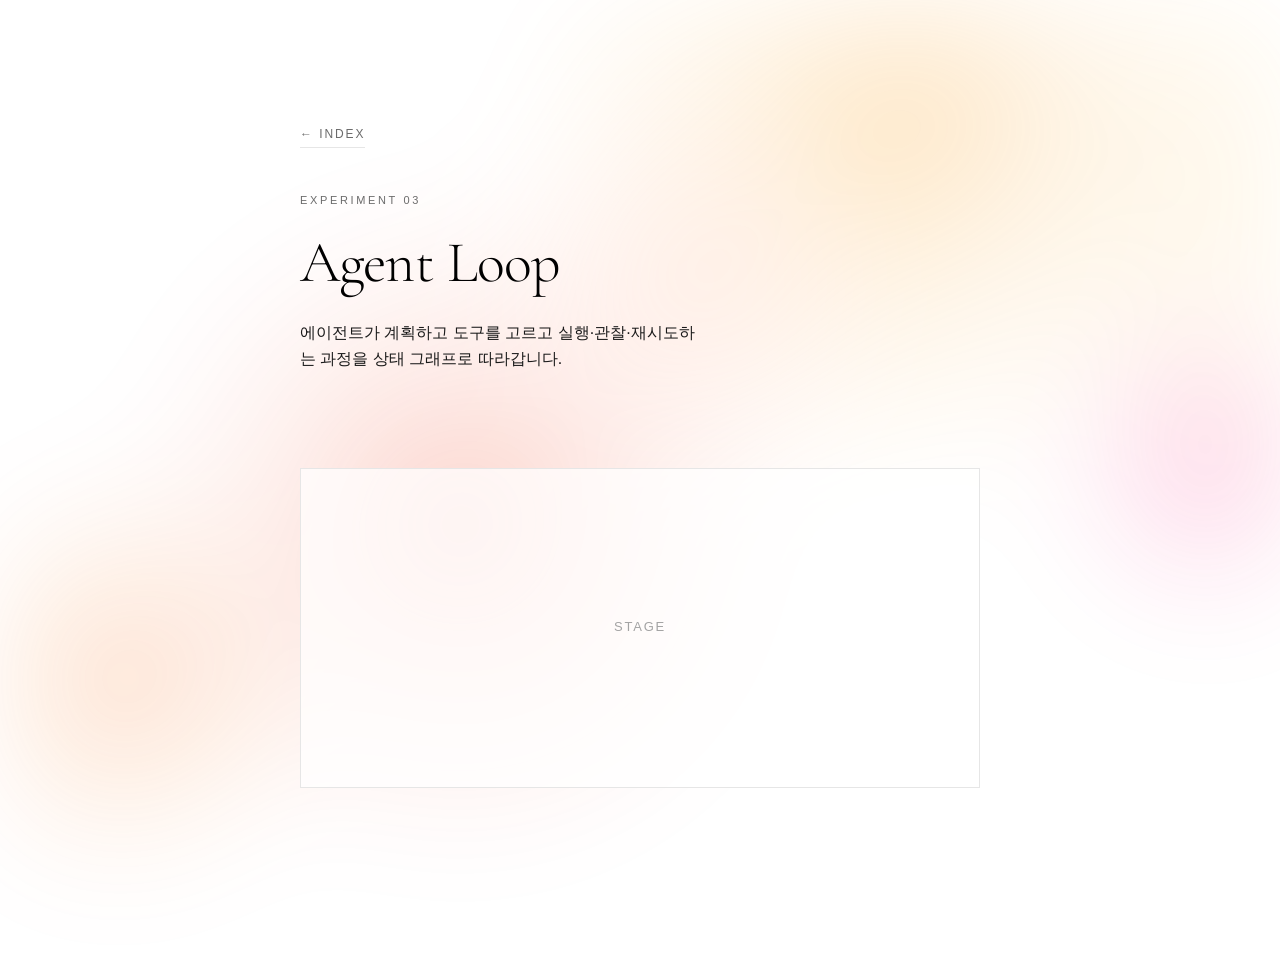
==== experiments/agent-loop/index.html @ ac9f2d28 "feat: add warm-palette index and experiment page skeletons" ====
<!DOCTYPE html>
<html lang="ko">
<head>
<meta charset="utf-8">
<title>Agent Loop — Interactive AI Notes</title>
<meta name="viewport" content="width=device-width, initial-scale=1">
<link rel="preconnect" href="https://fonts.googleapis.com">
<link rel="preconnect" href="https://fonts.gstatic.com" crossorigin>
<link href="https://fonts.googleapis.com/css2?family=Cormorant+Garamond:wght@300;400&display=swap" rel="stylesheet">
<link rel="stylesheet" href="/assets/site/palette.css">
<link rel="stylesheet" href="/assets/site/style.css">
</head>
<body>

<canvas id="backdrop"></canvas>

<main class="page">

  <a class="back" href="/">&#8592; Index</a>

  <header class="masthead">
    <p class="masthead__eyebrow">Experiment 03</p>
    <h1 class="masthead__title">Agent Loop</h1>
    <p class="masthead__lede">에이전트가 계획하고 도구를 고르고 실행·관찰·재시도하는 과정을 상태 그래프로 따라갑니다.</p>
  </header>

  <section class="stage" id="stage">
    stage
  </section>

</main>

<script src="/assets/site/backdrop.js"></script>
<script src="./main.js"></script>
</body>
</html>
---- assets/site/palette.css ----
/* ------------------------------------------------------------------
   Palette — warm gradient artifacts on a black & white page.
   Warm hues are used ONLY for background artifacts and small accents.
   Text and layout stay strictly black / white / grey.
------------------------------------------------------------------ */

:root {
  /* Warm core (from reference imagery) */
  --warm-amber:    #f59300;
  --warm-tangerine:#f26b0f;
  --warm-ember:    #e8300c;
  --warm-magenta:  #f0157a;
  --warm-butter:   #ffc24b;
  --warm-blush:    #ffb59c;

  /* Warm neutrals */
  --warm-lilac:    #e3d3ec;
  --warm-cream:    #f6efe6;

  /* Monochrome scale */
  --ink:           #000000;
  --ink-soft:      #1a1a1a;
  --ink-muted:     #6b6b6b;
  --ink-faint:     #a3a3a3;
  --rule:          #e6e6e6;
  --paper:         #ffffff;

  /* Type */
  --font-display: "Cormorant Garamond", "Times New Roman", serif;
  --font-body: -apple-system, BlinkMacSystemFont, "Helvetica Neue", Arial, sans-serif;

  /* Rhythm */
  --page-max: 760px;
  --ease: cubic-bezier(0.22, 0.61, 0.36, 1);
}
---- assets/site/style.css ----
/* ------------------------------------------------------------------
   Base layout — simple structure, refined details.
------------------------------------------------------------------ */

*, *::before, *::after { box-sizing: border-box; }

html { -webkit-font-smoothing: antialiased; }

body {
  margin: 0;
  background: var(--paper);
  color: var(--ink);
  font-family: var(--font-body);
  font-size: 16px;
  line-height: 1.6;
}

/* Background canvas ------------------------------------------------ */

#backdrop {
  position: fixed;
  inset: 0;
  z-index: 0;
  width: 100%;
  height: 100%;
  filter: blur(60px) saturate(1.05);
  opacity: 0.28;
  pointer-events: none;
}

.page {
  position: relative;
  z-index: 1;
  max-width: var(--page-max);
  margin: 0 auto;
  padding: 120px 40px 140px;
}

/* Masthead --------------------------------------------------------- */

.masthead { margin-bottom: 96px; }

.masthead__eyebrow {
  font-size: 11px;
  letter-spacing: 0.24em;
  text-transform: uppercase;
  color: var(--ink-muted);
  margin: 0 0 22px;
}

.masthead__title {
  font-family: var(--font-display);
  font-weight: 300;
  font-size: 58px;
  line-height: 1.08;
  letter-spacing: -0.015em;
  margin: 0 0 26px;
}

.masthead__lede {
  max-width: 46ch;
  margin: 0;
  color: var(--ink-soft);
}

/* Topic list ------------------------------------------------------- */

.topics {
  border-top: 1px solid var(--ink);
  margin: 0;
}

.topic {
  position: relative;
  display: block;
  padding: 34px 2px 32px;
  border-bottom: 1px solid var(--rule);
  color: inherit;
  text-decoration: none;
  overflow: hidden;
  transition: padding-left 0.5s var(--ease);
}

/* Warm wash that wipes in on hover */
.topic::before {
  content: "";
  position: absolute;
  inset: 0;
  transform: scaleX(0);
  transform-origin: left center;
  background: linear-gradient(
    90deg,
    rgba(245, 147, 0, 0.16),
    rgba(240, 21, 122, 0.10) 55%,
    rgba(255, 255, 255, 0) 100%
  );
  transition: transform 0.55s var(--ease);
}

.topic:hover::before,
.topic:focus-visible::before { transform: scaleX(1); }

.topic:hover,
.topic:focus-visible { padding-left: 22px; outline: none; }

.topic:focus-visible { box-shadow: inset 2px 0 0 var(--ink); }

.topic__row {
  position: relative;
  display: flex;
  align-items: baseline;
  gap: 20px;
}

.topic__index {
  font-size: 11px;
  letter-spacing: 0.16em;
  color: var(--ink-faint);
  min-width: 28px;
  transition: color 0.4s var(--ease);
}

.topic:hover .topic__index { color: var(--ink); }

.topic__name {
  font-family: var(--font-display);
  font-weight: 400;
  font-size: 30px;
  line-height: 1.2;
  margin: 0;
  flex: 1;
}

.topic__arrow {
  font-size: 18px;
  color: var(--ink-faint);
  transform: translateX(-6px);
  opacity: 0;
  transition: transform 0.45s var(--ease), opacity 0.45s var(--ease), color 0.45s var(--ease);
}

.topic:hover .topic__arrow,
.topic:focus-visible .topic__arrow {
  opacity: 1;
  transform: translateX(0);
  color: var(--ink);
}

.topic__note {
  position: relative;
  margin: 10px 0 0 48px;
  max-width: 52ch;
  color: var(--ink-muted);
  font-size: 14px;
}

.topic--soon { cursor: default; }
.topic--soon .topic__name { color: var(--ink-faint); }

.topic__tag {
  position: relative;
  font-size: 10px;
  letter-spacing: 0.18em;
  text-transform: uppercase;
  color: var(--ink-faint);
  border: 1px solid var(--rule);
  border-radius: 999px;
  padding: 3px 10px;
}

/* Footer ----------------------------------------------------------- */

.colophon {
  margin-top: 96px;
  padding-top: 26px;
  border-top: 1px solid var(--rule);
  font-size: 12px;
  letter-spacing: 0.08em;
  color: var(--ink-faint);
  display: flex;
  justify-content: space-between;
}

.colophon a { color: inherit; }

/* Experiment page shell -------------------------------------------- */

.back {
  display: inline-block;
  margin-bottom: 44px;
  font-size: 12px;
  letter-spacing: 0.16em;
  text-transform: uppercase;
  color: var(--ink-muted);
  text-decoration: none;
  border-bottom: 1px solid var(--rule);
  padding-bottom: 3px;
}

.back:hover { color: var(--ink); border-color: var(--ink); }

.stage {
  margin: 40px 0;
  border: 1px solid var(--rule);
  min-height: 320px;
  display: flex;
  align-items: center;
  justify-content: center;
  color: var(--ink-faint);
  font-size: 13px;
  letter-spacing: 0.14em;
  text-transform: uppercase;
  background: rgba(255, 255, 255, 0.72);
}

@media (prefers-reduced-motion: reduce) {
  #backdrop { display: none; }
  .topic, .topic::before, .topic__arrow, .topic__index { transition: none; }
}
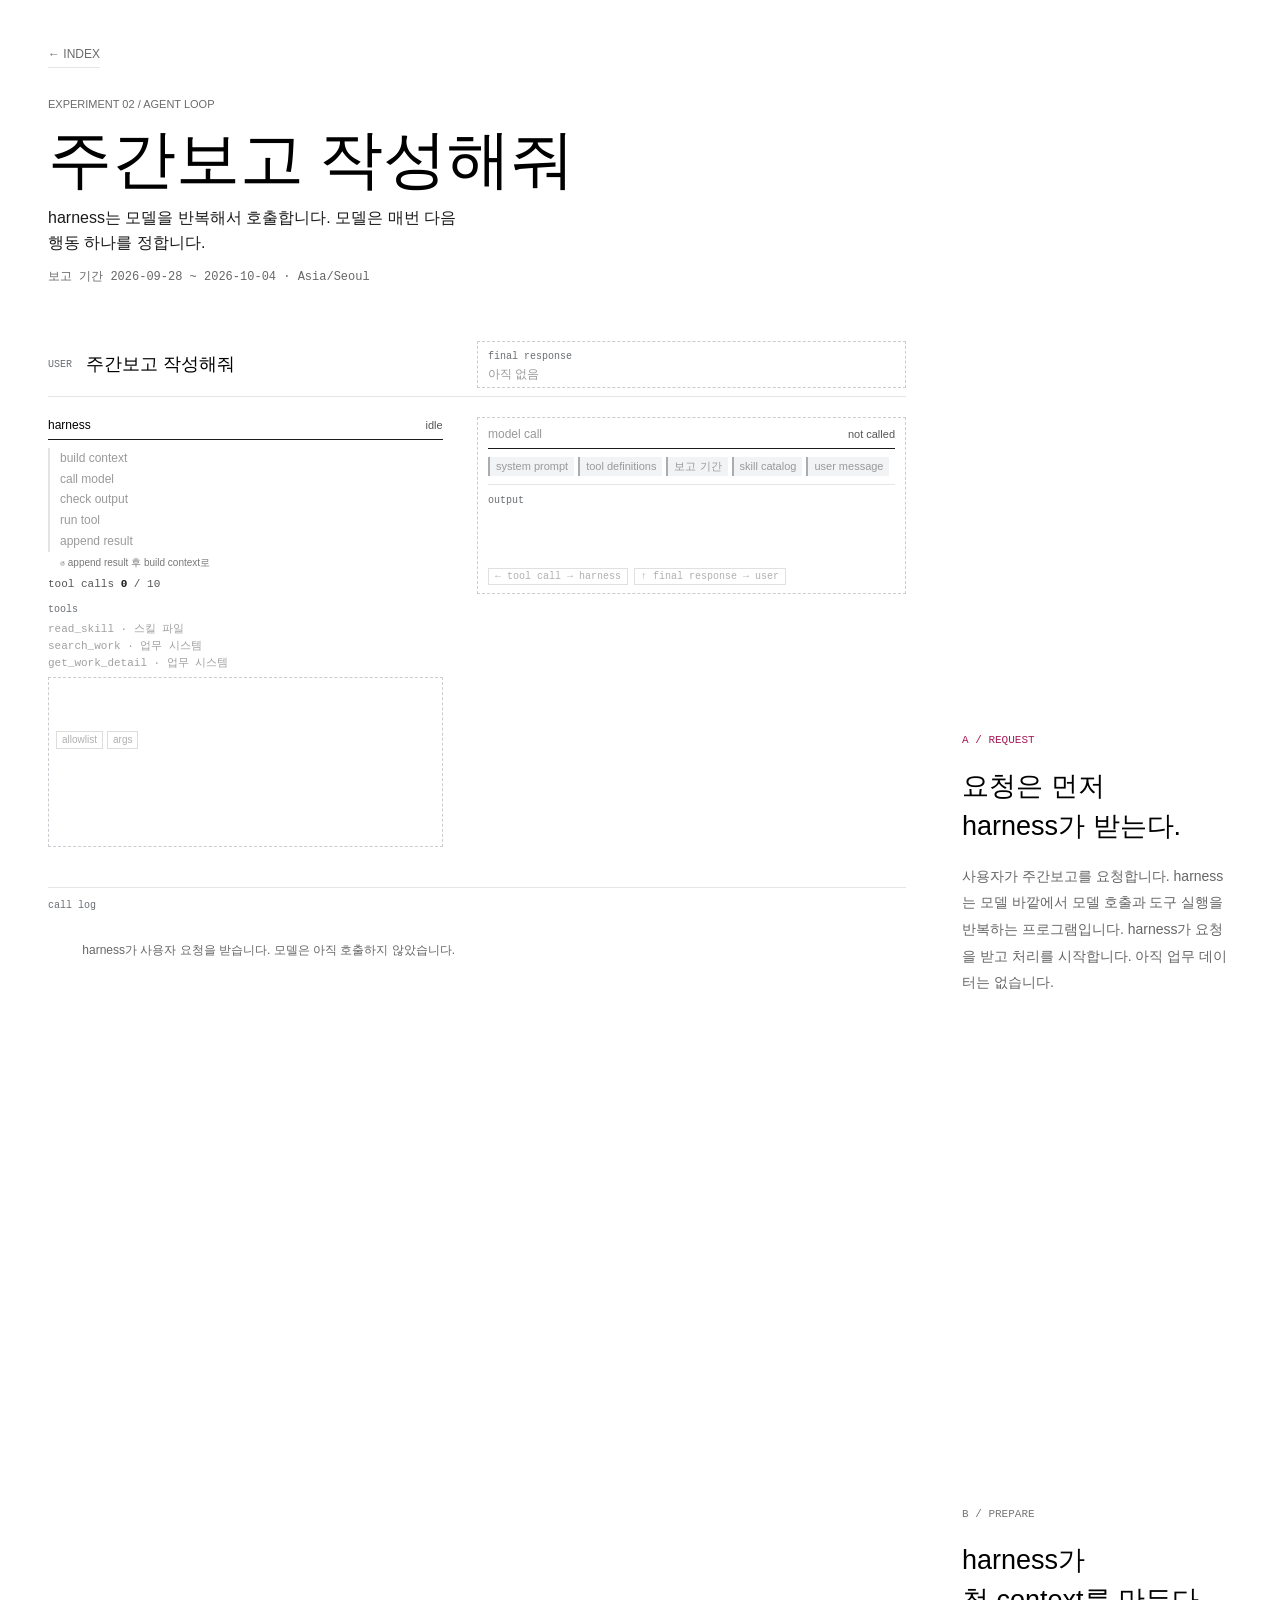
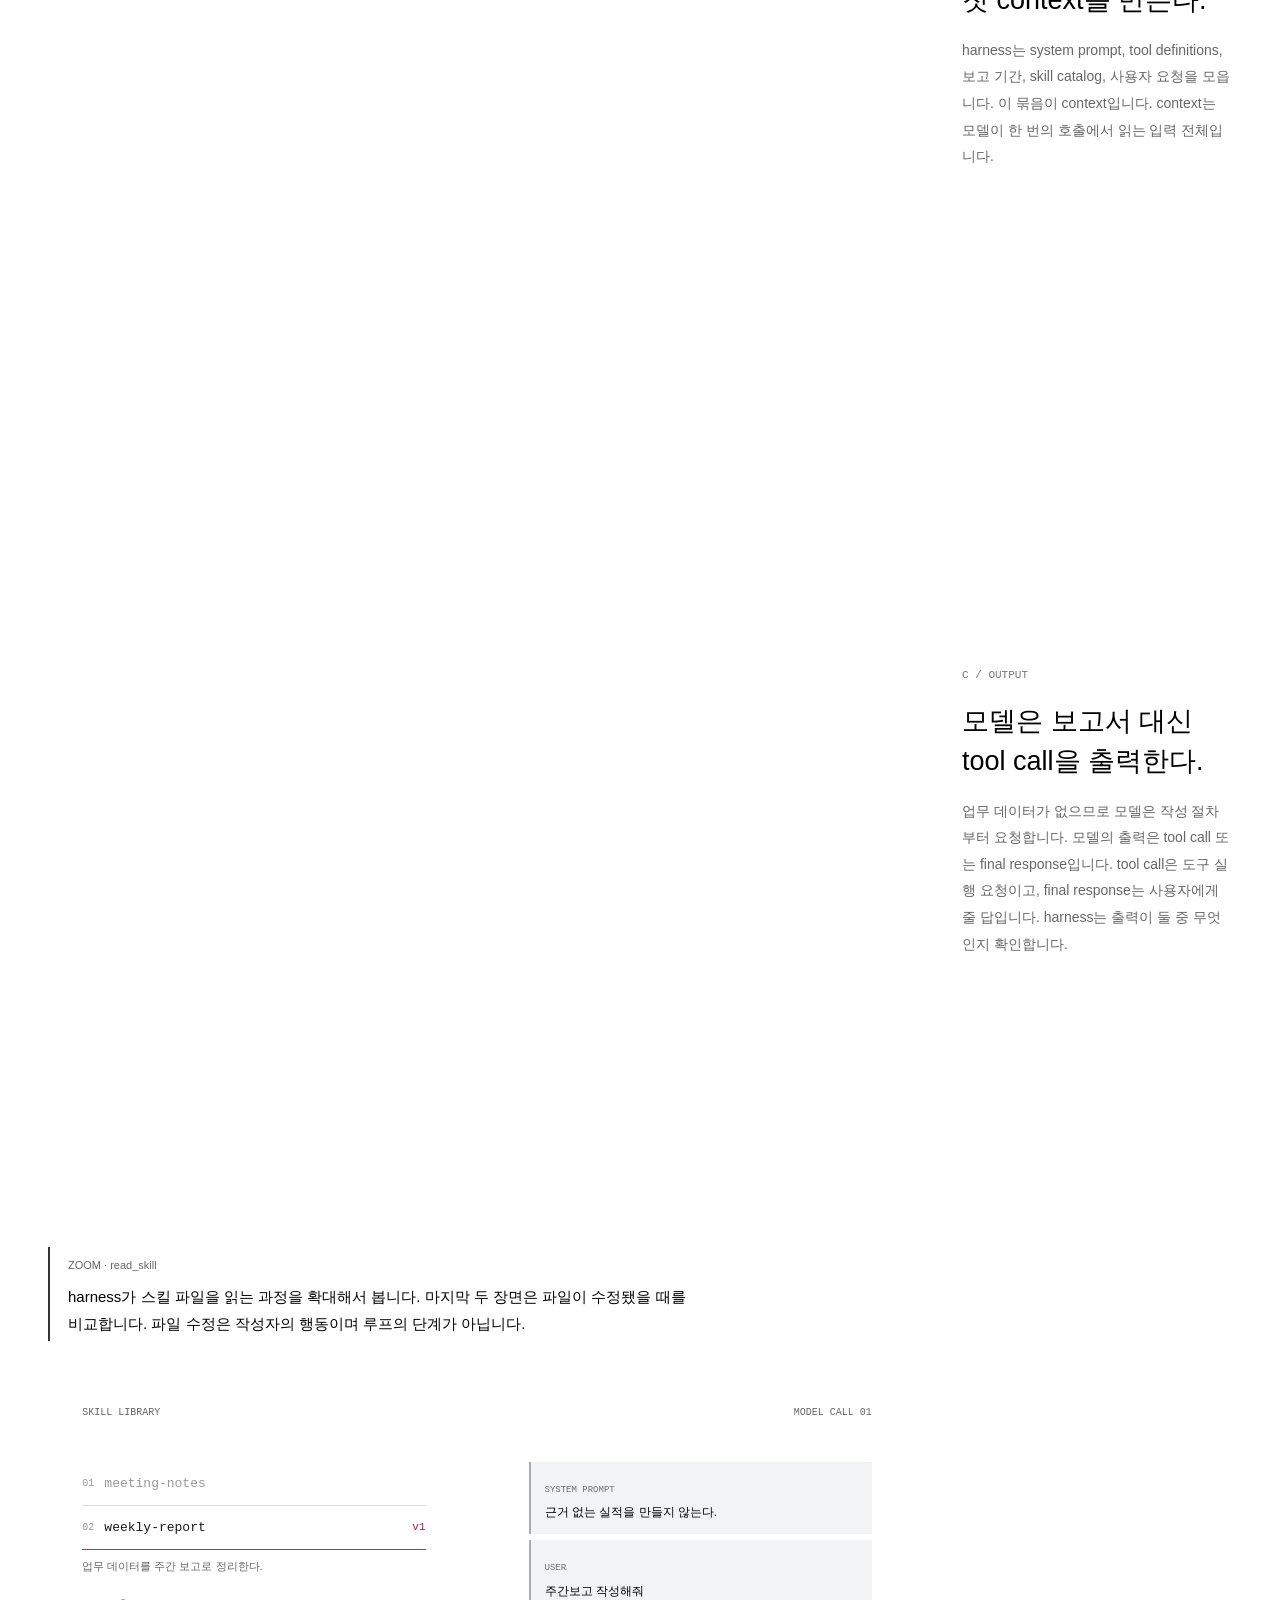
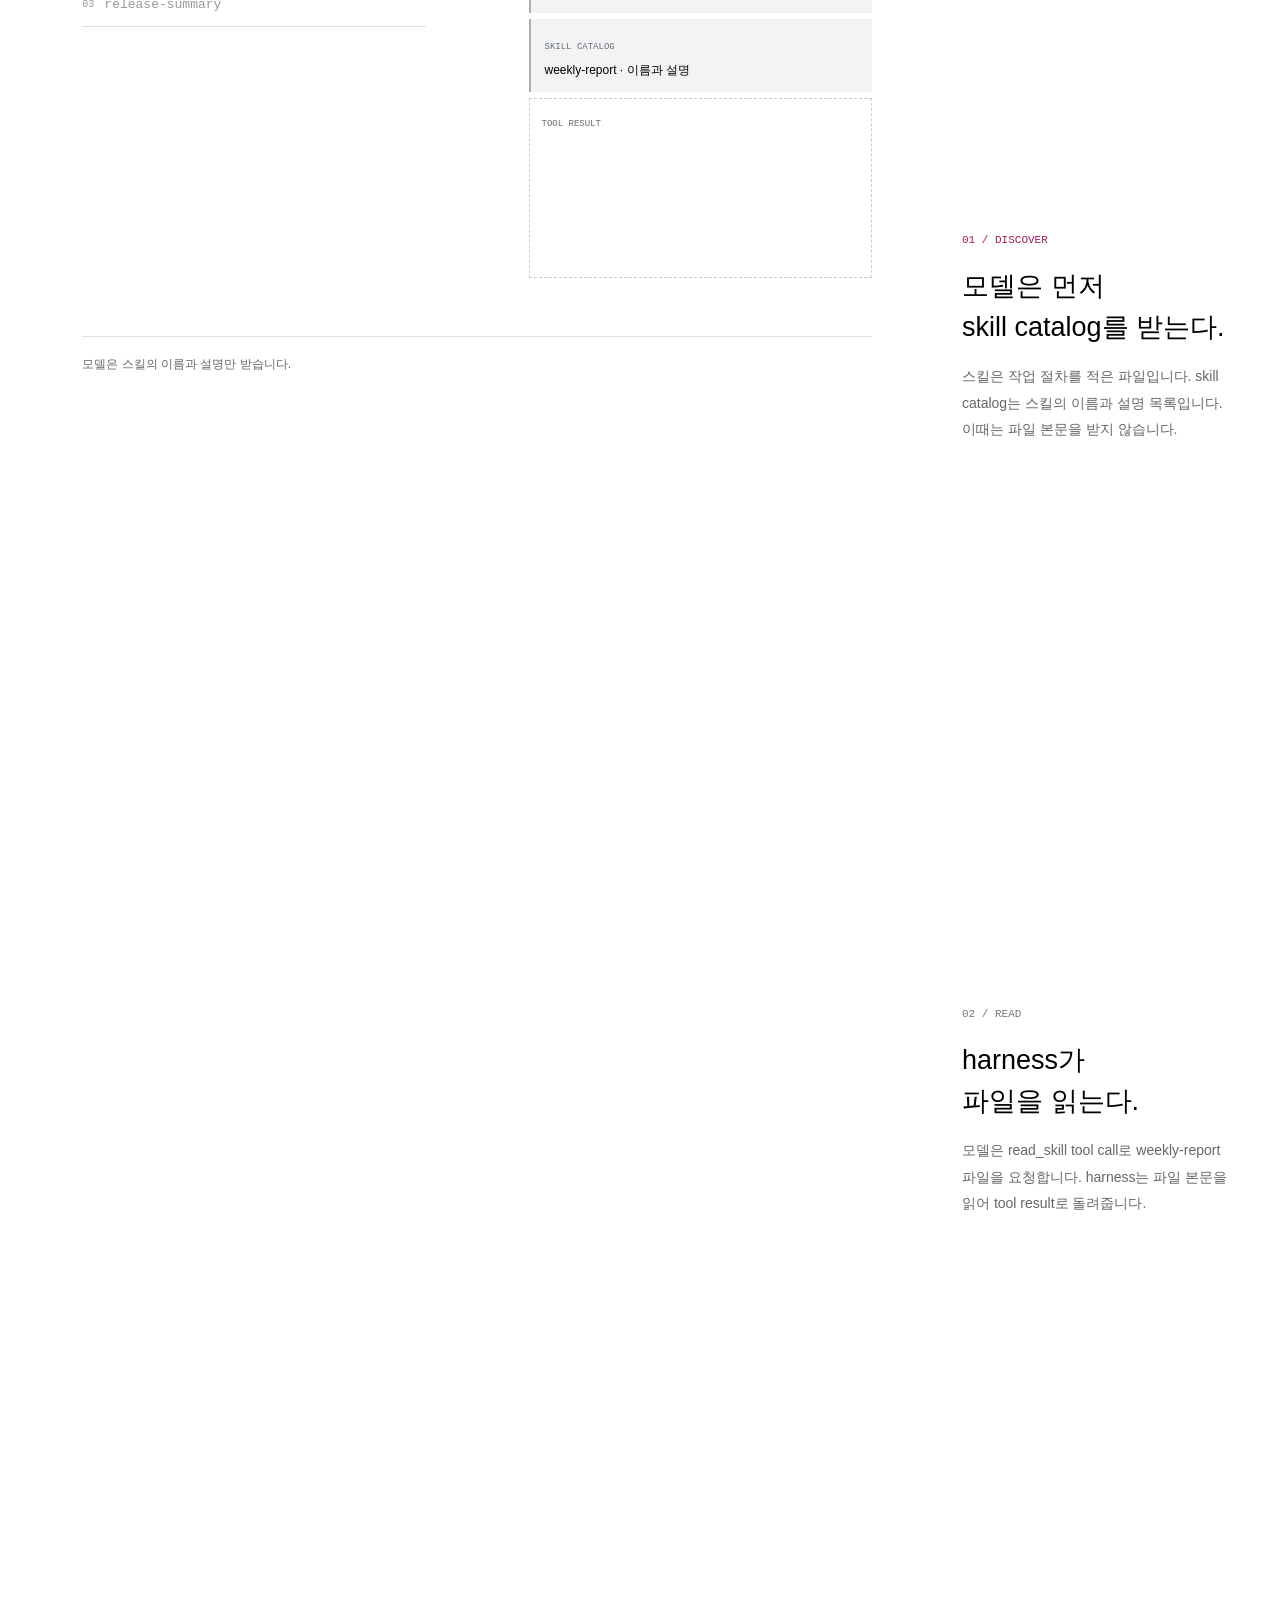
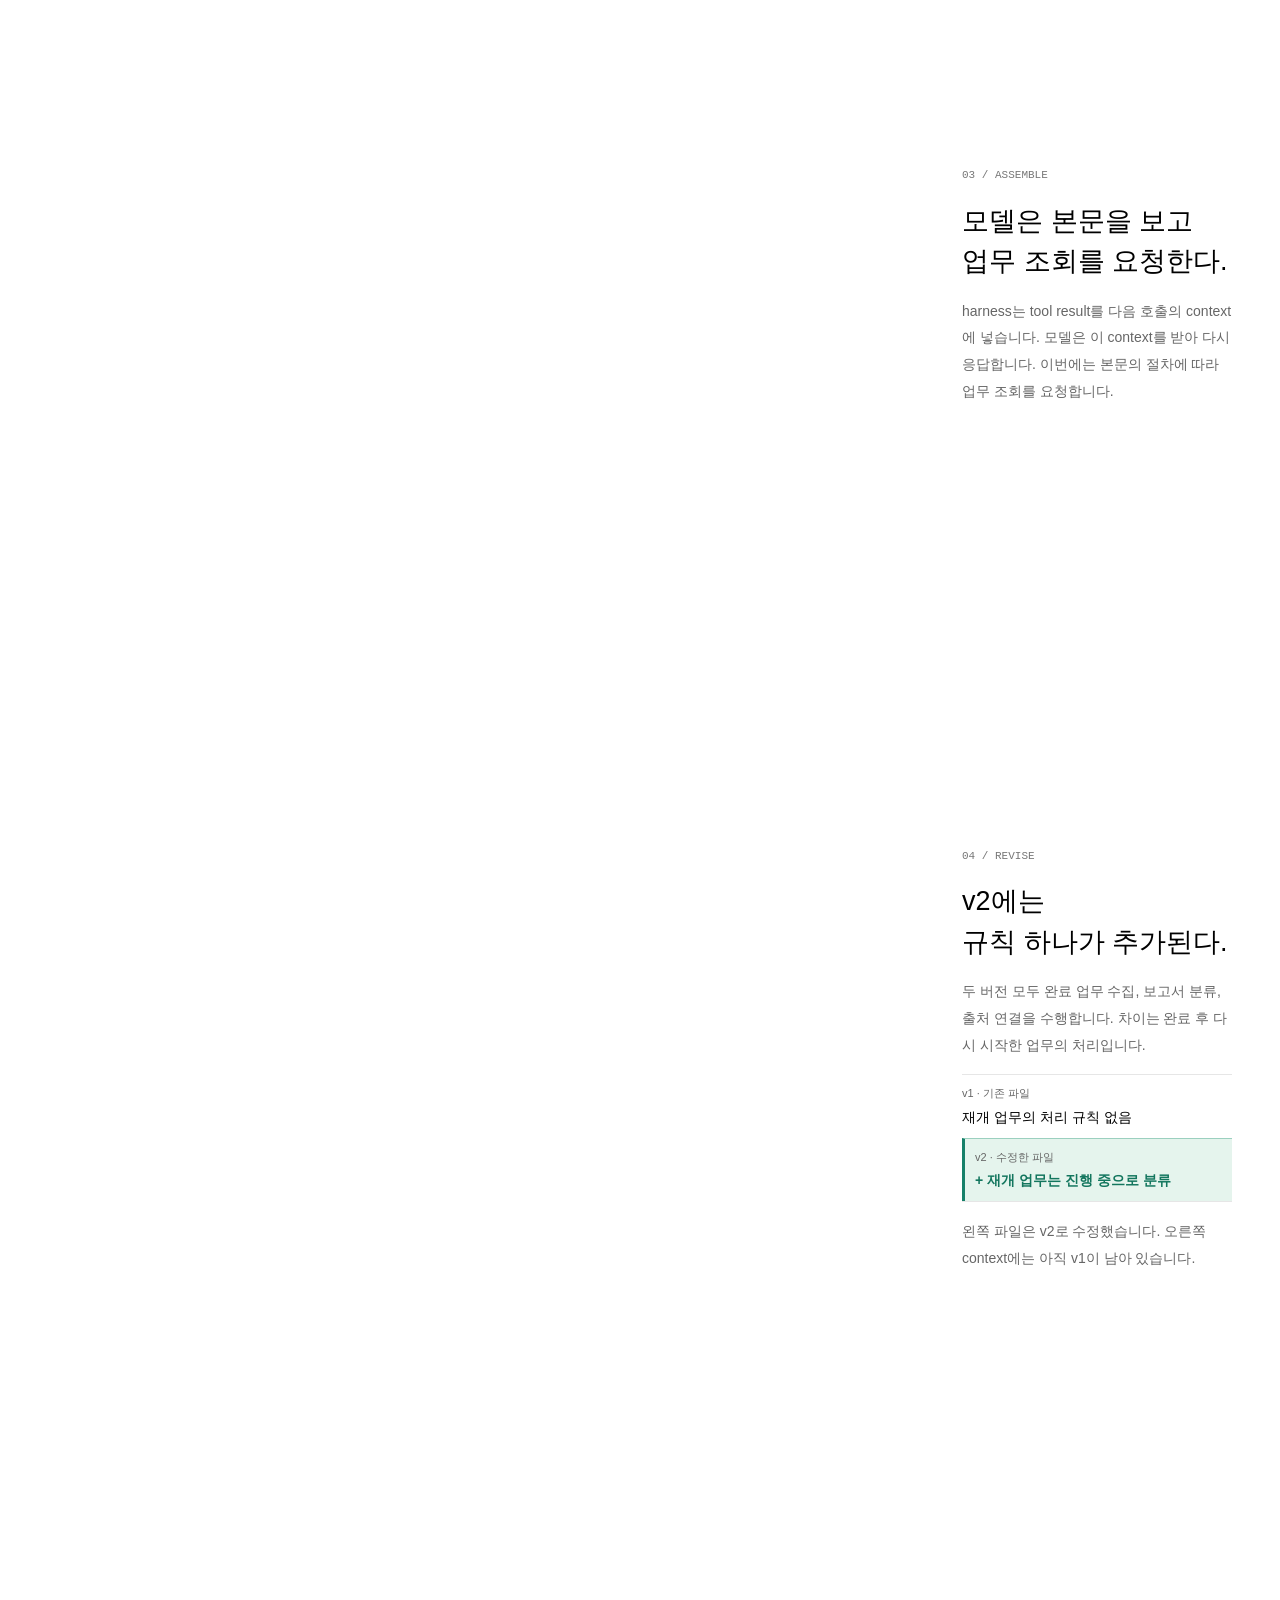
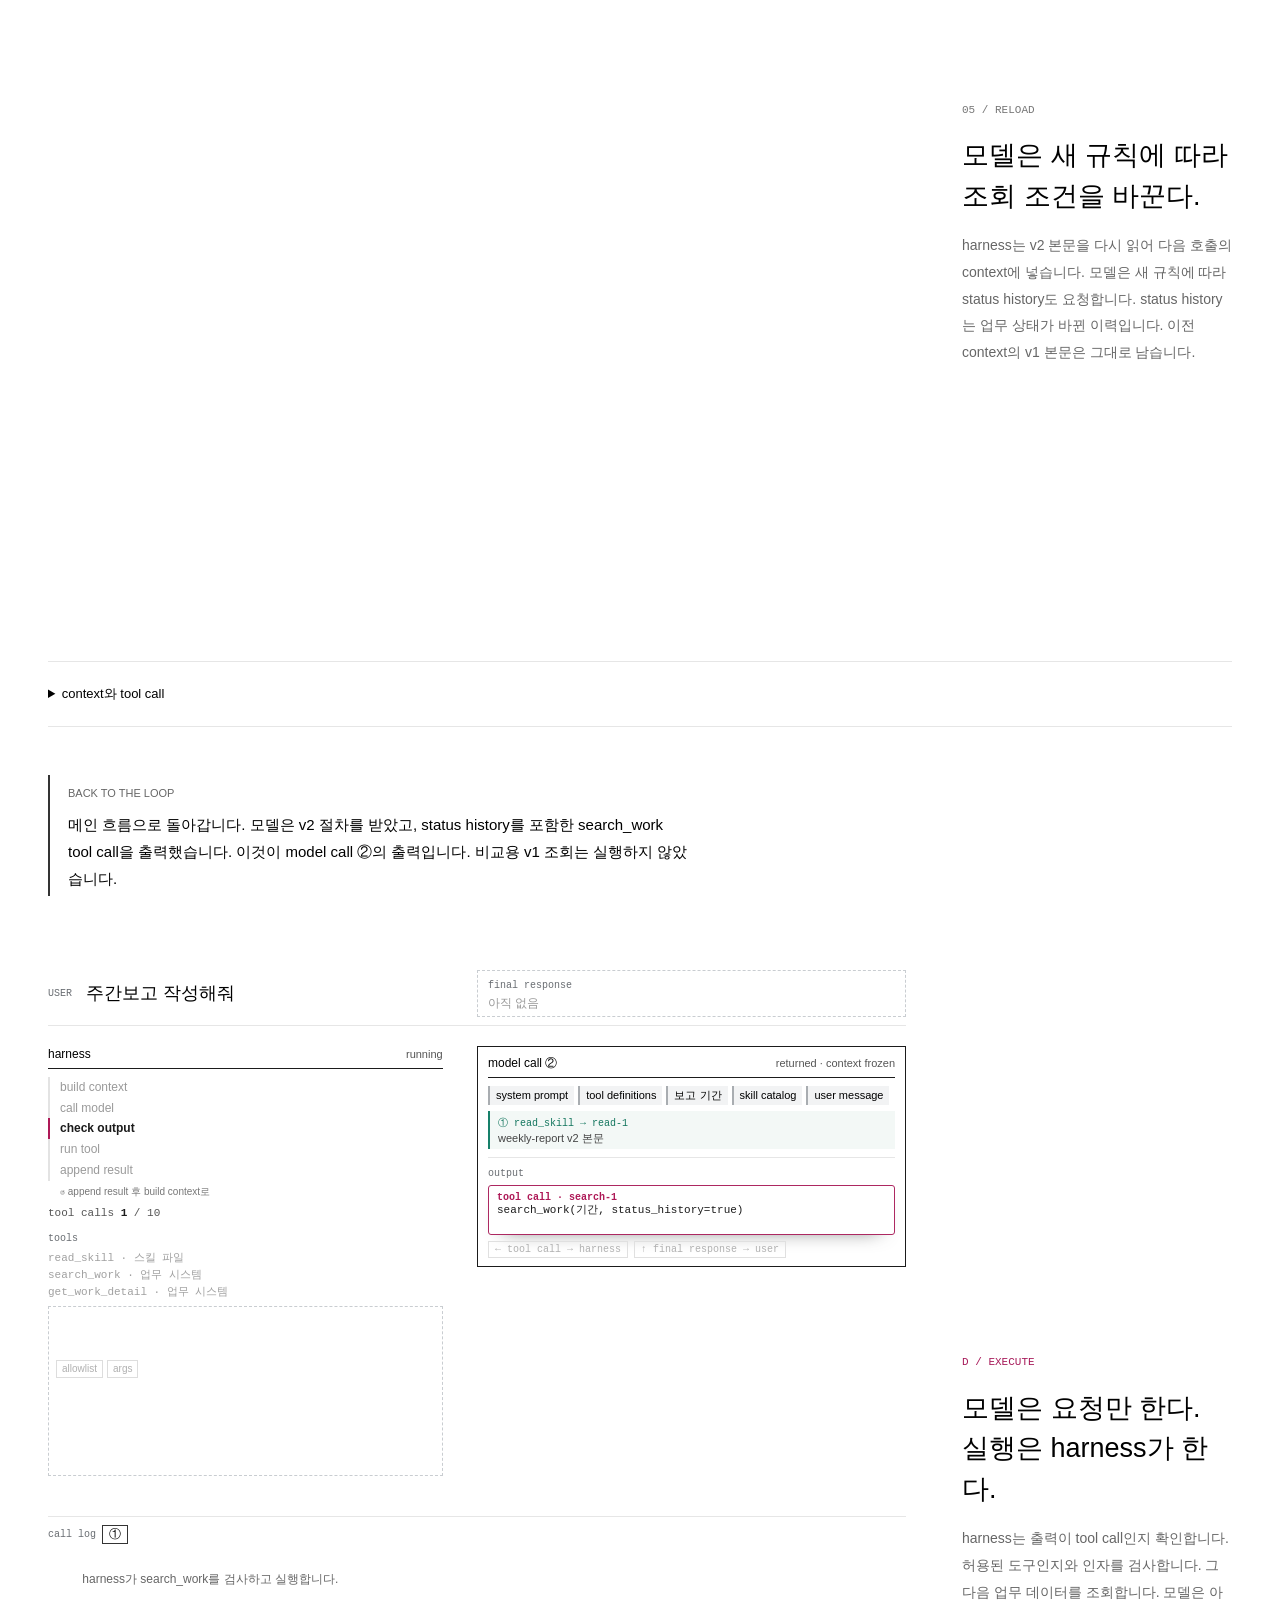
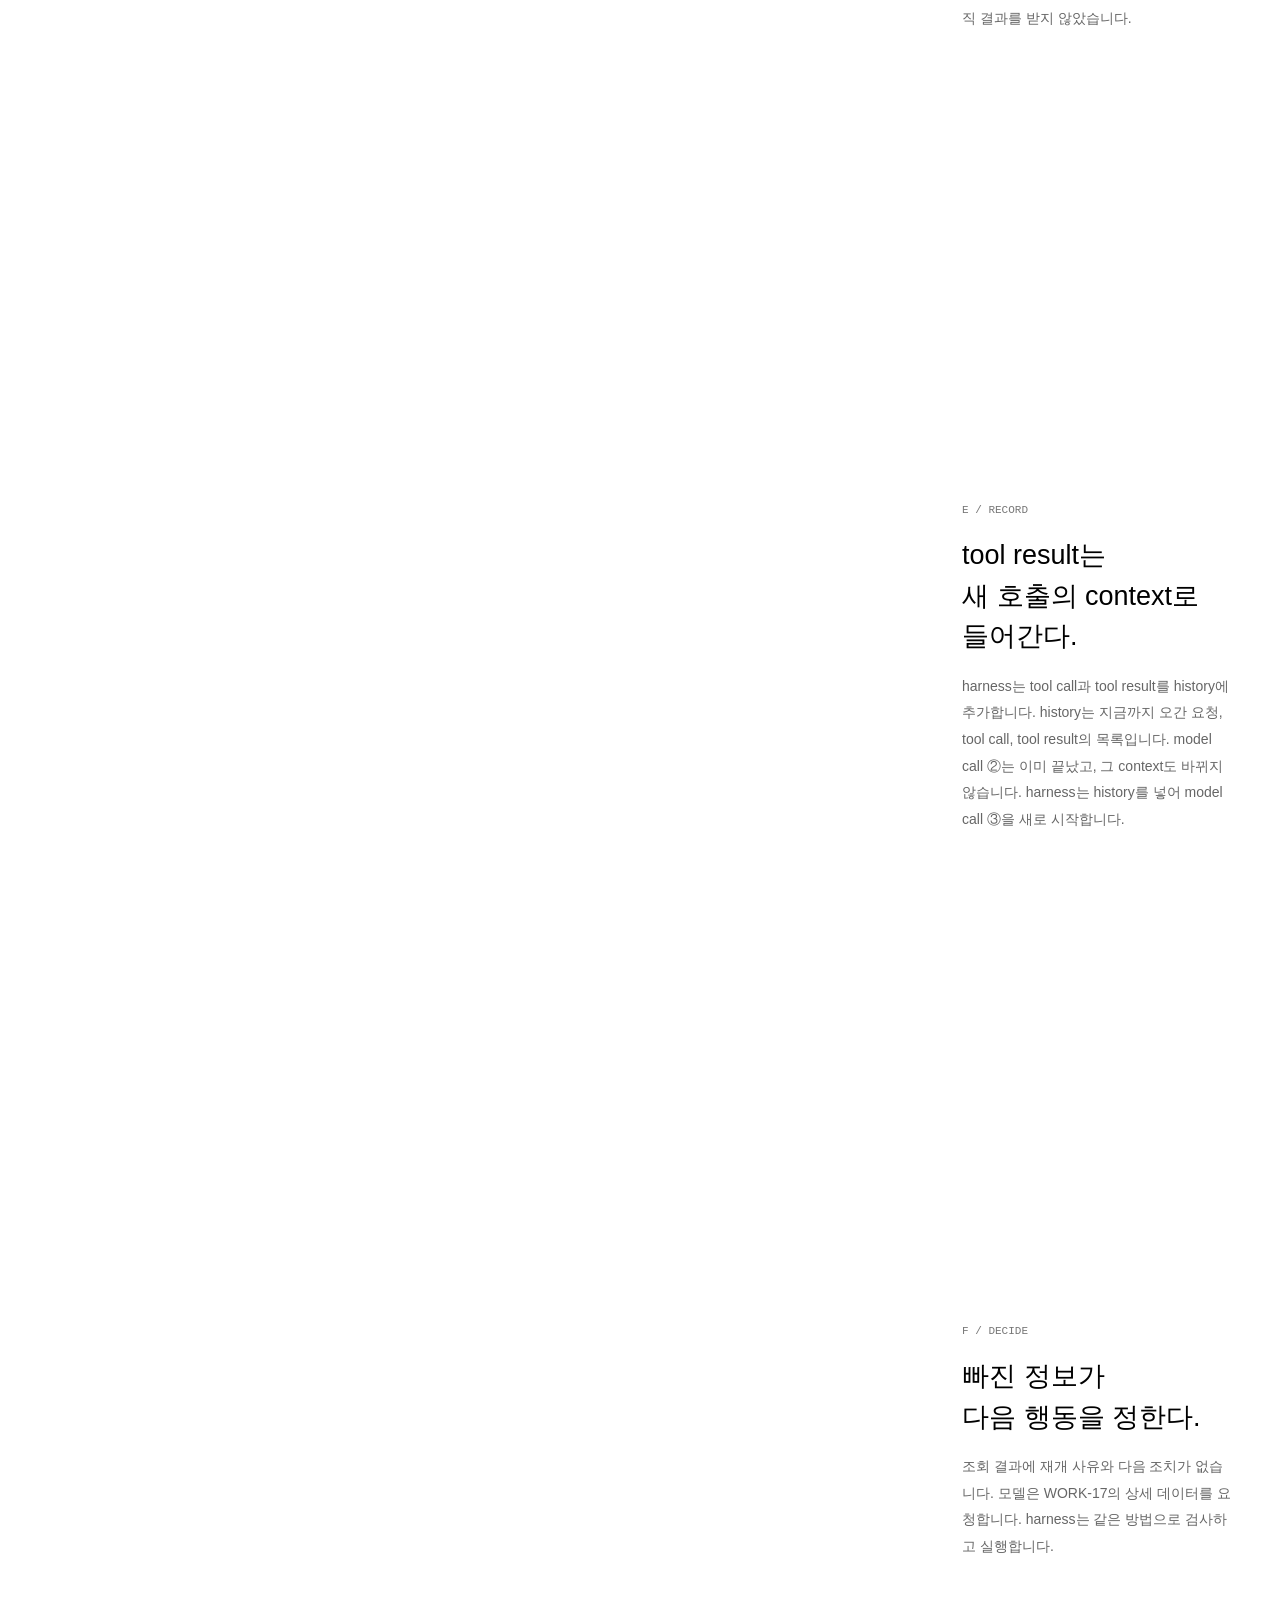
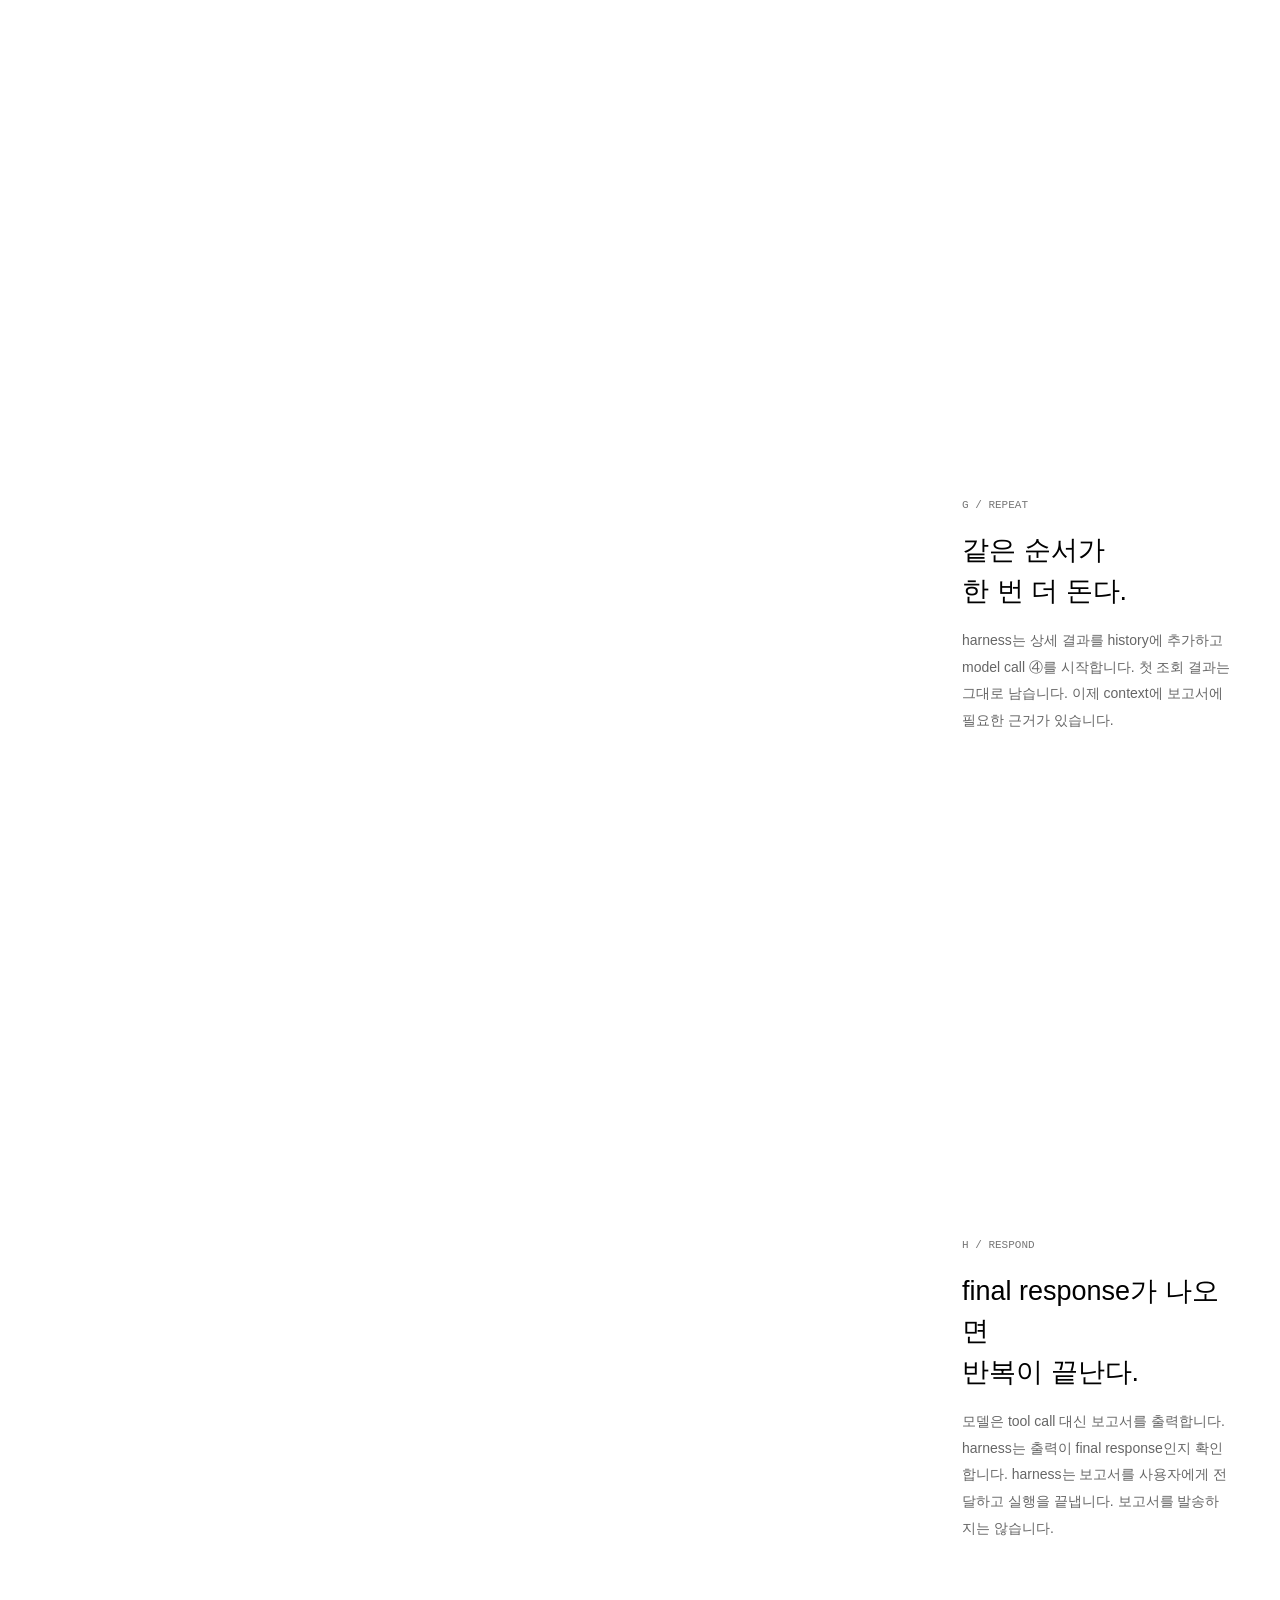
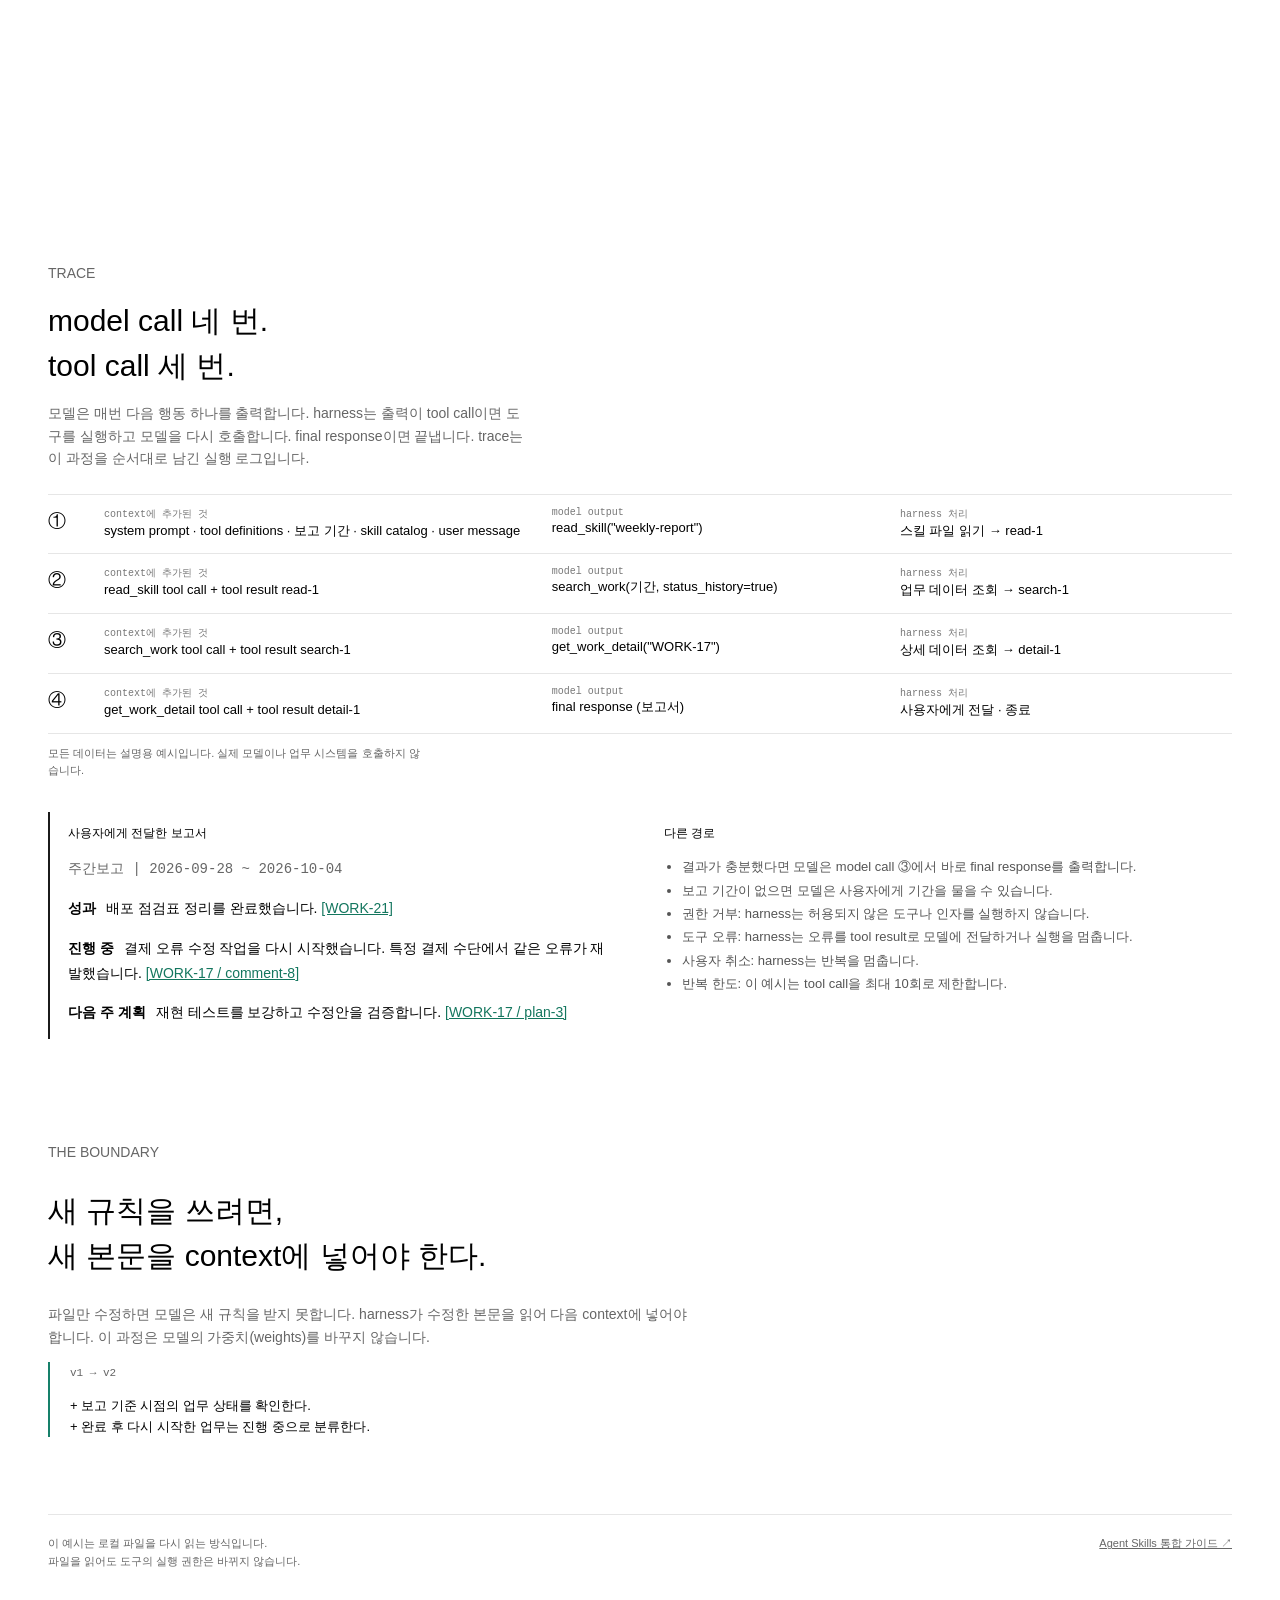
==== commit 9c51120c: "Build agent loop interactive experiment" ====
--- a/experiments/agent-loop/index.html
+++ b/experiments/agent-loop/index.html
@@ -2,35 +2,166 @@
 <html lang="ko">
 <head>
 <meta charset="utf-8">
-<title>Agent Loop — Interactive AI Notes</title>
+<title>Agent Loop — 주간보고 작성해줘</title>
 <meta name="viewport" content="width=device-width, initial-scale=1">
 <link rel="preconnect" href="https://fonts.googleapis.com">
 <link rel="preconnect" href="https://fonts.gstatic.com" crossorigin>
 <link href="https://fonts.googleapis.com/css2?family=Cormorant+Garamond:wght@300;400&display=swap" rel="stylesheet">
 <link rel="stylesheet" href="/assets/site/palette.css">
 <link rel="stylesheet" href="/assets/site/style.css">
+<link rel="stylesheet" href="./graphic.css">
+<link rel="stylesheet" href="./loop.css">
 </head>
 <body>
 
-<canvas id="backdrop"></canvas>
-
-<main class="page">
+<main class="page loop-page">
 
   <a class="back" href="/">&#8592; Index</a>
 
   <header class="masthead">
-    <p class="masthead__eyebrow">Experiment 03</p>
-    <h1 class="masthead__title">Agent Loop</h1>
-    <p class="masthead__lede">에이전트가 계획하고 도구를 고르고 실행·관찰·재시도하는 과정을 상태 그래프로 따라갑니다.</p>
+    <p class="masthead__eyebrow">Experiment 02 / Agent Loop</p>
+    <h1 class="masthead__title">주간보고 작성해줘</h1>
+    <p class="masthead__lede">harness는 모델을 반복해서 호출합니다. 모델은 매번 다음 행동 하나를 정합니다.</p>
+    <p class="run-setting">보고 기간 2026-09-28 ~ 2026-10-04 · Asia/Seoul</p>
   </header>
 
-  <section class="stage" id="stage">
-    stage
+  <section class="scrolly loop-scrolly" data-loop aria-label="요청 접수와 첫 model call">
+    <div class="scrolly__stage" data-loop-stage><p class="graphic-caption" data-loop-caption></p></div>
+    <div class="scrolly__steps">
+      <article class="step" data-scene="A"><span class="step__index mono">A / REQUEST</span><h2>요청은 먼저<br>harness가 받는다.</h2><p>사용자가 주간보고를 요청합니다. harness는 모델 바깥에서 모델 호출과 도구 실행을 반복하는 프로그램입니다. harness가 요청을 받고 처리를 시작합니다. 아직 업무 데이터는 없습니다.</p></article>
+      <article class="step" data-scene="B"><span class="step__index mono">B / PREPARE</span><h2>harness가<br>첫 context를 만든다.</h2><p>harness는 system prompt, tool definitions, 보고 기간, skill catalog, 사용자 요청을 모읍니다. 이 묶음이 context입니다. context는 모델이 한 번의 호출에서 읽는 입력 전체입니다.</p></article>
+      <article class="step" data-scene="C"><span class="step__index mono">C / OUTPUT</span><h2>모델은 보고서 대신<br>tool call을 출력한다.</h2><p>업무 데이터가 없으므로 모델은 작성 절차부터 요청합니다. 모델의 출력은 tool call 또는 final response입니다. tool call은 도구 실행 요청이고, final response는 사용자에게 줄 답입니다. harness는 출력이 둘 중 무엇인지 확인합니다.</p></article>
+    </div>
   </section>
 
+  <aside class="bridge"><span class="eyebrow">ZOOM · read_skill</span><p>harness가 스킬 파일을 읽는 과정을 확대해서 봅니다. 마지막 두 장면은 파일이 수정됐을 때를 비교합니다. 파일 수정은 작성자의 행동이며 루프의 단계가 아닙니다.</p></aside>
+
+  <section class="scrolly" id="skill-scrolly" aria-label="스킬 활성화와 개정 과정">
+    <div class="scrolly__stage">
+      <div class="graphic" id="graphic" role="img" aria-label="skill catalog와 context">
+        <div class="graphic-heading"><span>SKILL LIBRARY</span><span id="call-label">MODEL CALL 01</span></div>
+        <div class="library">
+          <div class="library-item muted-item"><span>01</span>meeting-notes</div>
+          <div class="library-item selected-item"><span>02</span>weekly-report<span id="store-badge" class="version">v1</span></div>
+          <div class="catalog-description">업무 데이터를 주간 보고로 정리한다.</div>
+          <div class="library-item muted-item"><span>03</span>release-summary</div>
+        </div>
+        <div class="input-stack">
+          <div class="input-layer"><span>SYSTEM PROMPT</span><p>근거 없는 실적을 만들지 않는다.</p></div>
+          <div class="input-layer"><span>USER</span><p>주간보고 작성해줘</p></div>
+          <div class="input-layer"><span>SKILL CATALOG</span><p>weekly-report · 이름과 설명</p></div>
+          <div class="skill-slot"><span>TOOL RESULT</span></div>
+        </div>
+        <div class="read-route"><span id="route-label">read_skill → harness → 본문</span></div>
+        <div class="source-document" id="source-document"><div class="document-heading"><span>weekly-report</span><b>v2</b></div><p>완료 업무 수집</p><p class="new-rule"><span class="rule-label">+ 추가 규칙</span>재개 업무 → 진행 중</p><p>항목별 출처 연결</p></div>
+        <div class="skill-document" id="skill-document"><div class="document-heading"><span>weekly-report</span><b id="document-version">v1</b></div><div class="document-body"><p>완료 업무 수집</p><p id="document-rule"><span class="rule-label" id="rule-label">기존 규칙</span><span id="rule-text">재개 업무 규칙 없음</span></p><p>항목별 출처 연결</p></div><span class="document-origin">read_skill 결과</span></div>
+        <div class="frozen-copy" id="frozen-copy"><span>CALL 02 · context</span><strong>weekly-report <b>v1</b></strong></div>
+        <div class="action-result"><span>NEXT TOOL CALL</span><strong>search_work</strong><p>status history: <b id="history-value">제외</b></p></div>
+        <div class="graphic-progress" aria-hidden="true"><span></span></div>
+      </div>
+      <p id="graphic-caption" class="graphic-caption"></p>
+    </div>
+
+    <div class="scrolly__steps">
+      <article class="step"><span class="step__index mono">01 / DISCOVER</span><h2>모델은 먼저<br>skill catalog를 받는다.</h2><p>스킬은 작업 절차를 적은 파일입니다. skill catalog는 스킬의 이름과 설명 목록입니다. 이때는 파일 본문을 받지 않습니다.</p></article>
+      <article class="step"><span class="step__index mono">02 / READ</span><h2>harness가<br>파일을 읽는다.</h2><p>모델은 read_skill tool call로 weekly-report 파일을 요청합니다. harness는 파일 본문을 읽어 tool result로 돌려줍니다.</p></article>
+      <article class="step"><span class="step__index mono">03 / ASSEMBLE</span><h2>모델은 본문을 보고<br>업무 조회를 요청한다.</h2><p>harness는 tool result를 다음 호출의 context에 넣습니다. 모델은 이 context를 받아 다시 응답합니다. 이번에는 본문의 절차에 따라 업무 조회를 요청합니다.</p></article>
+      <article class="step"><span class="step__index mono">04 / REVISE</span><h2>v2에는<br>규칙 하나가 추가된다.</h2><p>두 버전 모두 완료 업무 수집, 보고서 분류, 출처 연결을 수행합니다. 차이는 완료 후 다시 시작한 업무의 처리입니다.</p><dl class="version-comparison"><div><dt>v1 · 기존 파일</dt><dd>재개 업무의 처리 규칙 없음</dd></div><div><dt>v2 · 수정한 파일</dt><dd><strong>+ 재개 업무는 진행 중으로 분류</strong></dd></div></dl><p>왼쪽 파일은 v2로 수정했습니다. 오른쪽 context에는 아직 v1이 남아 있습니다.</p></article>
+      <article class="step"><span class="step__index mono">05 / RELOAD</span><h2>모델은 새 규칙에 따라<br>조회 조건을 바꾼다.</h2><p>harness는 v2 본문을 다시 읽어 다음 호출의 context에 넣습니다. 모델은 새 규칙에 따라 status history도 요청합니다. status history는 업무 상태가 바뀐 이력입니다. 이전 context의 v1 본문은 그대로 남습니다.</p></article>
+    </div>
+  </section>
+
+  <details class="technical-detail"><summary>context와 tool call</summary><p>model call은 모델에 context를 보내 응답을 받는 한 번의 과정입니다. harness는 파일 본문을 tool result로 다음 context에 넣습니다. read_skill은 파일 읽기 tool call이고, search_work는 업무 조회 tool call입니다. include_status_history가 false이면 status history를 조회하지 않고, true이면 함께 조회합니다. 아래 데이터는 설명용 예시입니다. 실제 API 규격이 아니며, 실제 업무를 조회하지 않습니다.</p><div class="technical-columns"><section><h3>모델에 전달한 context</h3><div id="context-blocks"></div></section><section><h3>현재 단계의 데이터</h3><pre id="payload"></pre></section></div></details>
+
+  <aside class="bridge"><span class="eyebrow">BACK TO THE LOOP</span><p>메인 흐름으로 돌아갑니다. 모델은 v2 절차를 받았고, status history를 포함한 search_work tool call을 출력했습니다. 이것이 model call ②의 출력입니다. 비교용 v1 조회는 실행하지 않았습니다.</p></aside>
+
+  <section class="scrolly loop-scrolly" data-loop aria-label="도구 실행과 반복, final response">
+    <div class="scrolly__stage" data-loop-stage><p class="graphic-caption" data-loop-caption></p></div>
+    <div class="scrolly__steps">
+      <article class="step" data-scene="D"><span class="step__index mono">D / EXECUTE</span><h2>모델은 요청만 한다.<br>실행은 harness가 한다.</h2><p>harness는 출력이 tool call인지 확인합니다. 허용된 도구인지와 인자를 검사합니다. 그다음 업무 데이터를 조회합니다. 모델은 아직 결과를 받지 않았습니다.</p></article>
+      <article class="step" data-scene="E"><span class="step__index mono">E / RECORD</span><h2>tool result는<br>새 호출의 context로 들어간다.</h2><p>harness는 tool call과 tool result를 history에 추가합니다. history는 지금까지 오간 요청, tool call, tool result의 목록입니다. model call ②는 이미 끝났고, 그 context도 바뀌지 않습니다. harness는 history를 넣어 model call ③을 새로 시작합니다.</p></article>
+      <article class="step" data-scene="F"><span class="step__index mono">F / DECIDE</span><h2>빠진 정보가<br>다음 행동을 정한다.</h2><p>조회 결과에 재개 사유와 다음 조치가 없습니다. 모델은 WORK-17의 상세 데이터를 요청합니다. harness는 같은 방법으로 검사하고 실행합니다.</p></article>
+      <article class="step" data-scene="G"><span class="step__index mono">G / REPEAT</span><h2>같은 순서가<br>한 번 더 돈다.</h2><p>harness는 상세 결과를 history에 추가하고 model call ④를 시작합니다. 첫 조회 결과는 그대로 남습니다. 이제 context에 보고서에 필요한 근거가 있습니다.</p></article>
+      <article class="step" data-scene="H"><span class="step__index mono">H / RESPOND</span><h2>final response가 나오면<br>반복이 끝난다.</h2><p>모델은 tool call 대신 보고서를 출력합니다. harness는 출력이 final response인지 확인합니다. harness는 보고서를 사용자에게 전달하고 실행을 끝냅니다. 보고서를 발송하지는 않습니다.</p></article>
+    </div>
+  </section>
+
+  <section class="run-record" aria-labelledby="run-record-title">
+    <p class="eyebrow">TRACE</p>
+    <h2 id="run-record-title">model call 네 번.<br>tool call 세 번.</h2>
+    <p>모델은 매번 다음 행동 하나를 출력합니다. harness는 출력이 tool call이면 도구를 실행하고 모델을 다시 호출합니다. final response이면 끝냅니다. trace는 이 과정을 순서대로 남긴 실행 로그입니다.</p>
+    <ol class="run-list" id="run-list" aria-label="model call trace"></ol>
+    <p class="run-note">모든 데이터는 설명용 예시입니다. 실제 모델이나 업무 시스템을 호출하지 않습니다.</p>
+    <div class="run-columns">
+      <section class="run-report"><h3>사용자에게 전달한 보고서</h3><p class="mono">주간보고 | 2026-09-28 ~ 2026-10-04</p><div id="run-report"></div></section>
+      <section class="run-stops"><h3>다른 경로</h3><ul>
+        <li>결과가 충분했다면 모델은 model call ③에서 바로 final response를 출력합니다.</li>
+        <li>보고 기간이 없으면 모델은 사용자에게 기간을 물을 수 있습니다.</li>
+        <li>권한 거부: harness는 허용되지 않은 도구나 인자를 실행하지 않습니다.</li>
+        <li>도구 오류: harness는 오류를 tool result로 모델에 전달하거나 실행을 멈춥니다.</li>
+        <li>사용자 취소: harness는 반복을 멈춥니다.</li>
+        <li>반복 한도: 이 예시는 tool call을 최대 10회로 제한합니다.</li>
+      </ul></section>
+    </div>
+  </section>
+
+  <p id="announcement" class="sr-only" role="status" aria-live="polite"></p>
+  <section class="next-chapter"><p class="eyebrow">THE BOUNDARY</p><h2>새 규칙을 쓰려면,<br>새 본문을 context에 넣어야 한다.</h2><p>파일만 수정하면 모델은 새 규칙을 받지 못합니다. harness가 수정한 본문을 읽어 다음 context에 넣어야 합니다. 이 과정은 모델의 가중치(weights)를 바꾸지 않습니다.</p><div class="skill-diff"><span class="mono">v1 → v2</span><p>+ 보고 기준 시점의 업무 상태를 확인한다.<br>+ 완료 후 다시 시작한 업무는 진행 중으로 분류한다.</p></div></section>
+  <footer class="loop-footer"><span>이 예시는 로컬 파일을 다시 읽는 방식입니다.<br>파일을 읽어도 도구의 실행 권한은 바뀌지 않습니다.</span><a href="https://agentskills.io/integrate-skills" target="_blank" rel="noopener noreferrer">Agent Skills 통합 가이드 ↗</a></footer>
+  <noscript>이 실험을 실행하려면 JavaScript가 필요합니다.</noscript>
 </main>
 
-<script src="/assets/site/backdrop.js"></script>
+<template id="loop-template">
+  <div class="loop-graphic" role="img" aria-label="harness와 model call">
+    <div class="loop-user">
+      <span class="loop-label">USER</span>
+      <p class="loop-request" data-anchor="request">주간보고 작성해줘</p>
+      <div class="loop-response"><span class="loop-label">final response</span><p data-response>아직 없음</p></div>
+    </div>
+    <div class="loop-runtime">
+      <div class="loop-head"><span>harness</span><span data-status>idle</span></div>
+      <ol class="loop-phases">
+        <li data-phase="prepare">build context</li>
+        <li data-phase="call">call model</li>
+        <li data-phase="check">check output</li>
+        <li data-phase="execute">run tool</li>
+        <li data-phase="record">append result</li>
+      </ol>
+      <p class="loop-repeat">↺ append result 후 build context로</p>
+      <p class="loop-counter">tool calls <b data-counter>0</b> / 10</p>
+      <div class="loop-tools">
+        <span class="loop-label">tools</span>
+        <ul>
+          <li data-tool="read_skill">read_skill · 스킬 파일</li>
+          <li data-tool="search_work">search_work · 업무 시스템</li>
+          <li data-tool="get_work_detail">get_work_detail · 업무 시스템</li>
+        </ul>
+        <div class="loop-dock" data-dock>
+          <div class="loop-docked" data-docked></div>
+          <p class="loop-checks"><span data-check>allowlist</span><span data-check>args</span></p>
+          <div class="loop-result" data-result></div>
+        </div>
+      </div>
+    </div>
+    <div class="loop-model">
+      <div class="loop-card" data-card>
+        <div class="loop-head"><span data-call-label>model call</span><span data-card-state>호출 전</span></div>
+        <ul class="loop-base" aria-label="context">
+          <li>system prompt</li><li>tool definitions</li><li>보고 기간</li><li>skill catalog</li><li>user message</li>
+        </ul>
+        <ol class="loop-records" data-records></ol>
+        <div class="loop-output">
+          <span class="loop-label">output</span>
+          <div class="loop-output-doc" data-output></div>
+          <p class="loop-exits"><span data-exit="tool">← tool call → harness</span><span data-exit="final">↑ final response → user</span></p>
+        </div>
+      </div>
+    </div>
+    <div class="loop-ledger"><span class="loop-label">call log</span><span data-ledger></span></div>
+    <div class="loop-mover" data-mover></div>
+  </div>
+</template>
+
 <script src="./main.js"></script>
 </body>
 </html>
--- a/experiments/agent-loop/graphic.css
+++ b/experiments/agent-loop/graphic.css
@@ -0,0 +1,119 @@
+.loop-page { max-width: 1320px; padding: 40px 48px 64px; }
+.loop-page, .loop-page * { letter-spacing: 0; }
+.loop-page .back { margin-bottom: 28px; }
+.loop-page .masthead { margin-bottom: 30px; }
+.loop-page .masthead__title { font-size: 64px; margin-bottom: 10px; }
+.loop-page .masthead__eyebrow { margin-bottom: 12px; }
+.eyebrow, .mono { font-size: 11px; color: #666; }
+.mono, pre { font-family: ui-monospace, SFMono-Regular, Consolas, monospace; }
+.request { display: flex; align-items: center; gap: 22px; border-block: 1px solid var(--rule); padding: 18px 0; }
+.request p { margin: 0; font-size: 18px; }
+.scrolly { display: grid; grid-template-columns: minmax(0, 1fr) 270px; gap: 56px; }
+.scrolly__stage { position: sticky; top: 24px; align-self: start; padding-top: 18px; }
+.graphic { position: relative; height: 530px; isolation: isolate; --sheet-top: 210px; --sheet-end: 246px; }
+.graphic-heading { position: absolute; inset: 0 4% auto; display: flex; justify-content: space-between; color: #666; font: 10px ui-monospace, monospace; }
+.library { position: absolute; left: 4%; top: 55px; width: 40%; }
+.library-item { display: flex; align-items: center; gap: 10px; min-height: 44px; border-bottom: 1px solid #dedede; font: 13px ui-monospace, monospace; }
+.library-item > span:first-child { font-size: 10px; color: #999; }
+.muted-item { color: #999; }
+.selected-item { border-bottom-color: #bf2769; color: #1b1b1b; }
+.version { margin-left: auto; color: #ae1957; font-size: 11px; }
+.catalog-description { font-size: 11px; margin: 8px 0; color: #666; }
+.input-stack { position: absolute; right: 4%; top: 55px; width: 40%; }
+.input-layer { padding: 12px 14px; margin-bottom: 6px; background: #f2f3f4; border-left: 2px solid #a9adb1; }
+.input-layer > span, .skill-slot > span { font: 9px ui-monospace, monospace; color: #696d72; }
+.input-layer p { margin: 4px 0 0; font-size: 12px; }
+.skill-slot { height: 180px; border: 1px dashed #c9cdd1; padding: 9px 12px; }
+.read-route { position: absolute; top: 193px; left: 4%; width: 40%; font: 10px ui-monospace, monospace; color: #777; opacity: 0; }
+.skill-document, .source-document { position: absolute; left: 4%; top: var(--sheet-top); width: 40%; padding: 14px; background: #fff; border: 1px solid #ad2861; border-radius: 3px; box-shadow: 0 12px 24px -16px #555; }
+.skill-document { z-index: 3; transform-origin: top left; overflow: hidden; padding: 10px; }
+.document-heading { display: flex; align-items: center; justify-content: space-between; font: 12px ui-monospace, monospace; gap: 4px; }
+.document-heading b { font-weight: 400; color: #ae1957; }
+.document-body p, .source-document > p { margin: 10px 0 0; padding-top: 7px; border-top: 1px solid #ececec; font-size: 12px; line-height: 1.4; }
+.document-origin { display: block; font: 9px ui-monospace, monospace; margin-top: 12px; color: #777; }
+.source-document { opacity: 0; border-color: #17806a; box-shadow: none; }
+.source-document b { color: #13765e; }
+.source-document .new-rule, .graphic[data-version="2"] #document-rule { color: #13765e; border-top-color: #9bd0bf; background: #e5f4ed; box-shadow: -4px 0 0 #17806a; }
+.rule-label { display: block; font-size: 9px; font-weight: 600; line-height: 1.3; margin-bottom: 3px; }
+#document-rule { background: #f2f3f4; }
+.version-comparison { margin: 16px 0; border-block: 1px solid var(--rule); }
+.version-comparison > div { padding: 10px 0; }
+.version-comparison > div + div { border-top: 1px solid #9bd0bf; background: #e5f4ed; padding-inline: 10px; border-left: 3px solid #17806a; }
+.version-comparison dt { font-size: 11px; color: #666; }
+.version-comparison dd { margin: 4px 0 0; font-size: 14px; line-height: 1.5; }
+.version-comparison strong { color: #13765e; font-weight: 600; }
+.frozen-copy { position: absolute; left: 4%; bottom: 33px; width: 40%; border-left: 2px solid #b6b6b6; padding: 8px 12px; opacity: 0; }
+.frozen-copy > span { display: block; font: 9px ui-monospace, monospace; color: #777; }
+.frozen-copy strong { display: block; font: 12px ui-monospace, monospace; margin-top: 6px; }
+.frozen-copy b { font-weight: 400; color: #ae1957; }
+.action-result { position: absolute; right: 4%; width: 40%; opacity: 0; }
+.action-result > span { display: block; font: 9px ui-monospace, monospace; color: #777; }
+.action-result strong { font: 16px/1.2 ui-monospace, monospace; font-weight: 400; }
+.action-result p { font-size: 11px; line-height: 1.3; margin: 2px 0; }
+.action-result b { color: #ae1957; font: 12px ui-monospace, monospace; }
+.graphic[data-version="2"] .skill-document { border-color: #17806a; }
+.graphic[data-version="2"] .skill-document b, .graphic[data-version="2"] #document-rule, .graphic[data-version="2"] .action-result b { color: #13765e; }
+.graphic-progress { position: absolute; bottom: 0; left: 4%; right: 4%; height: 1px; background: #e3e3e3; }
+.graphic-progress span { display: block; height: 1px; background: #343434; width: 100%; transform-origin: left; transform: scaleX(0); }
+.graphic-caption { margin: 18px 4% 0; min-height: 42px; font-size: 12px; color: #666; }
+.scrolly__steps { padding-top: 18vh; }
+.step { min-height: 86vh; display: flex; flex-direction: column; justify-content: center; }
+.step__index { color: #777; }
+.step h2 { font-size: 27px; line-height: 1.5; font-weight: 400; margin: 16px 0; }
+.step p { font-size: 14px; color: #666; margin: 0; line-height: 1.9; }
+.step[aria-current="true"] .step__index { color: #a71959; }
+.technical-detail { border-block: 1px solid var(--rule); padding: 22px 0; margin-top: 40px; font-size: 13px; }
+summary { cursor: pointer; }
+.technical-detail > p { color: #666; max-width: 70ch; }
+.technical-columns { display: grid; grid-template-columns: 1fr 1fr; gap: 40px; }
+.technical-columns h3 { font-size: 12px; font-weight: 500; }
+.context-block { padding: 10px 0; border-top: 1px solid var(--rule); }
+.block-label { font: 10px ui-monospace, monospace; color: #777; white-space: pre-line; }
+.context-block p { font-size: 12px; white-space: pre-line; margin: 5px 0; }
+#payload { white-space: pre-wrap; overflow-wrap: anywhere; font-size: 12px; }
+.next-chapter { max-width: 650px; padding: 64px 0; }
+.next-chapter h2 { font-size: 30px; font-weight: 400; line-height: 1.5; }
+.next-chapter > p { font-size: 14px; color: #666; }
+.skill-diff { border-left: 2px solid #17806a; padding-left: 20px; font-size: 13px; }
+.loop-footer { display: flex; justify-content: space-between; gap: 20px; border-top: 1px solid var(--rule); padding-top: 20px; font-size: 11px; color: #666; }
+.loop-footer a { color: inherit; }
+a:focus-visible, summary:focus-visible { outline: 2px solid #ae1957; outline-offset: 4px; }
+.sr-only { position: absolute; width: 1px; height: 1px; padding: 0; margin: -1px; overflow: hidden; clip: rect(0,0,0,0); white-space: nowrap; border: 0; }
+@media (max-width: 900px) {
+  .loop-page { padding: 24px 20px 40px; }
+  .loop-page .masthead__title { font-size: 46px; }
+  .request p { font-size: 16px; }
+  .scrolly { display: block; }
+  .scrolly__stage { top: 0; z-index: 2; background: #fff; padding-top: 12px; }
+  .graphic { height: 370px; --sheet-top: 151px; --sheet-end: 151px; }
+  .graphic-heading { font-size: 8px; }
+  .library, .input-stack { top: 30px; width: 43%; }
+  .library-item { font-size: 10px; gap: 4px; min-height: 27px; }
+  .library-item > span:first-child { display: none; }
+  .catalog-description { display: none; }
+  .input-layer { padding: 4px 6px; margin-bottom: 3px; font-size: 10px; line-height: 1.2; }
+  .input-layer p { font-size: 9px; line-height: 1.35; margin-top: 2px; }
+  .input-layer > span, .skill-slot > span { font-size: 8px; }
+  .skill-slot { height: 132px; padding: 4px 7px; }
+  .read-route { top: 135px; font-size: 8px; width: 43%; }
+  .skill-document, .source-document { width: 43%; padding: 7px; }
+  .document-heading { font-size: 10px; }
+  .document-body p, .source-document > p { font-size: 9px; line-height: 1.3; margin-top: 6px; padding-top: 4px; }
+  .document-origin { font-size: 8px; margin-top: 6px; }
+  .rule-label { font-size: 8px; margin-bottom: 2px; }
+  .action-result, .frozen-copy { width: 43%; }
+  .action-result > span { font-size: 7px; }
+  .action-result strong { font-size: 11px; }
+  .action-result p, .action-result b, .frozen-copy strong { font-size: 9px; }
+  .action-result p { margin: 1px 0; }
+  .frozen-copy { padding: 5px 7px; }
+  .graphic-caption { font-size: 11px; margin: 10px 4% 0; padding-bottom: 12px; min-height: 45px; }
+  .scrolly__steps { padding-top: 5vh; }
+  .step { min-height: 75vh; justify-content: flex-end; padding-bottom: 8vh; }
+  .step h2 { font-size: 23px; margin: 12px 0; }
+  .technical-columns { grid-template-columns: 1fr; gap: 15px; }
+  .loop-footer { flex-direction: column; }
+}
+@media (max-height: 700px) and (max-width: 900px) {
+  .step { min-height: 100vh; }
+}
--- a/experiments/agent-loop/loop.css
+++ b/experiments/agent-loop/loop.css
@@ -0,0 +1,135 @@
+.run-setting { margin: 12px 0 0; font: 12px ui-monospace, SFMono-Regular, Consolas, monospace; color: #666; }
+.bridge { max-width: 640px; margin: 48px 0; padding: 4px 0 4px 18px; border-left: 2px solid #343434; }
+.bridge p { margin: 6px 0 0; font-size: 15px; line-height: 1.8; }
+
+.loop-graphic { position: relative; height: 590px; isolation: isolate; font-size: 12px; line-height: 1.4; }
+.loop-label, .doc-kind, .record-head { font: 10px ui-monospace, SFMono-Regular, Consolas, monospace; color: #696d72; }
+.loop-user { position: absolute; inset: 0 0 auto; height: 64px; display: flex; align-items: center; gap: 14px; border-bottom: 1px solid var(--rule); }
+.loop-request { margin: 0; font-size: 18px; }
+.loop-response { margin-left: auto; width: 50%; min-height: 44px; box-sizing: border-box; padding: 5px 10px; border: 1px dashed #c9cdd1; }
+.loop-response p { margin: 2px 0 0; font-size: 12px; color: #999; }
+.loop-graphic[data-response="true"] .loop-response { border: 1px solid #1b1b1b; }
+.loop-graphic[data-response="true"] .loop-response p { color: #1b1b1b; }
+
+.loop-runtime { position: absolute; left: 0; top: 84px; width: 46%; }
+.loop-model { position: absolute; right: 0; top: 84px; width: 50%; }
+.loop-head { display: flex; justify-content: space-between; align-items: baseline; gap: 6px; padding-bottom: 5px; border-bottom: 1px solid #1b1b1b; font-size: 12px; }
+.loop-head > span + span { font-size: 11px; color: #555; text-align: right; }
+.loop-phases { list-style: none; margin: 8px 0 0; padding: 0; }
+.loop-phases li { padding: 2px 0 2px 10px; border-left: 2px solid #e3e3e3; color: #9a9a9a; font-size: 12px; }
+.loop-phases li[aria-current="step"] { border-left-color: #ae1957; color: #1b1b1b; font-weight: 600; }
+.loop-repeat { margin: 4px 0 0 12px; font-size: 10px; color: #777; }
+.loop-counter { margin: 8px 0 0; font: 11px ui-monospace, SFMono-Regular, Consolas, monospace; color: #555; }
+.loop-counter b { color: #1b1b1b; }
+.loop-tools { margin-top: 10px; }
+.loop-tools ul { list-style: none; margin: 3px 0 6px; padding: 0; }
+.loop-tools li { padding: 1px 0; font: 11px ui-monospace, SFMono-Regular, Consolas, monospace; color: #a0a0a0; }
+.loop-tools li.is-active { color: #1b1b1b; }
+.loop-tools li.is-active::before { content: "▸ "; color: #ae1957; }
+.loop-dock { position: relative; min-height: 170px; padding: 7px; border: 1px dashed #c9cdd1; }
+.loop-docked { min-height: 40px; }
+.loop-dock[data-recorded="true"]::after { content: "→ history"; position: absolute; right: 6px; top: -8px; padding: 0 4px; background: #fff; font: 10px ui-monospace, SFMono-Regular, Consolas, monospace; color: #13765e; }
+.loop-checks { display: flex; flex-wrap: wrap; gap: 4px; margin: 6px 0; }
+.loop-checks span { padding: 1px 5px; border: 1px solid #ddd; font-size: 10px; color: #b0b0b0; }
+.loop-checks span.is-on { border-color: #17806a; color: #13765e; }
+.loop-checks span.is-on::before { content: "✓ "; }
+
+.doc { display: block; box-sizing: border-box; padding: 6px 8px; background: #fff; border: 1px solid #ad2861; border-radius: 3px; box-shadow: 0 10px 20px -16px #555; }
+.doc code { display: block; font: 11px/1.35 ui-monospace, SFMono-Regular, Consolas, monospace; color: #1b1b1b; overflow-wrap: anywhere; }
+.doc strong { display: block; font-size: 12px; font-weight: 600; }
+.doc-kind, .doc-line { display: block; }
+.doc-line { font-size: 11px; color: #444; }
+.doc--result { border-color: #17806a; }
+.doc--result .doc-kind { color: #13765e; }
+.doc--final { border: 2px solid #1b1b1b; }
+.doc--request { border-color: #343434; }
+.gap { display: inline-block; margin: 3px 4px 0 0; padding: 0 4px; border: 1px dashed #d79ab4; font-size: 10px; color: #ae1957; }
+
+.loop-card { box-sizing: border-box; padding: 8px 10px; border: 1px dashed #c9cdd1; background: #fff; transform-origin: bottom left; }
+.loop-card:not([data-state="empty"]):not([data-state="preparing"]) { border: 1px solid #1b1b1b; }
+.loop-card[data-state="empty"] { color: #999; }
+.loop-base { display: flex; flex-wrap: wrap; gap: 4px; margin: 8px 0 6px; padding: 0; list-style: none; }
+.loop-base li { --t: 0; padding: 2px 6px; background: #f2f3f4; border-left: 2px solid #a9adb1; font-size: 11px; opacity: var(--t); transform: translateY(calc((1 - var(--t)) * 10px)); }
+.loop-records { margin: 0; padding: 0; list-style: none; }
+.loop-records li { position: relative; margin-top: 4px; padding: 3px 8px; background: #f3f8f6; border-left: 2px solid #17806a; }
+.loop-records .record-head { color: #13765e; }
+.loop-records li.is-new { outline: 1px solid #17806a; }
+.loop-records em { position: absolute; right: 6px; top: 3px; font: 10px ui-monospace, SFMono-Regular, Consolas, monospace; color: #13765e; }
+.loop-graphic[data-gaps="highlight"] .loop-records .gap { background: #fbe6ee; border-style: solid; }
+.loop-graphic[data-gaps="filled"] .loop-records .gap { border-color: #d0d0d0; color: #999; }
+.loop-output { margin-top: 8px; padding-top: 6px; border-top: 1px solid var(--rule); }
+.loop-output-doc { min-height: 50px; margin-top: 4px; }
+.loop-output-doc .doc-kind { visibility: hidden; }
+.loop-output-doc.show-kind .doc-kind { visibility: visible; color: #ae1957; font-weight: 600; }
+.loop-output-doc.doc--final.show-kind .doc-kind { color: #1b1b1b; }
+.loop-exits { display: flex; flex-wrap: wrap; gap: 6px; margin: 6px 0 0; }
+.loop-exits span { padding: 2px 6px; border: 1px solid #e0e0e0; font: 10px ui-monospace, SFMono-Regular, Consolas, monospace; color: #b0b0b0; }
+.loop-exits span.is-active { border-color: #1b1b1b; background: #1b1b1b; color: #fff; }
+
+.loop-ledger { position: absolute; inset: auto 0 0; height: 36px; display: flex; align-items: center; gap: 6px; border-top: 1px solid var(--rule); }
+.loop-ledger [data-ledger] { display: flex; gap: 4px; }
+.loop-ledger b { padding: 0 6px; border: 1px solid #343434; font-weight: 400; font-size: 12px; }
+.loop-mover { position: absolute; left: 0; top: 0; z-index: 6; opacity: 0; pointer-events: none; will-change: transform; }
+
+.run-record { padding: 72px 0 24px; }
+.run-record h2 { margin: 8px 0; font-size: 30px; font-weight: 400; line-height: 1.5; }
+.run-record > p { max-width: 62ch; font-size: 14px; color: #666; }
+.run-list { list-style: none; margin: 24px 0 8px; padding: 0; border-top: 1px solid var(--rule); }
+.run-list li { display: grid; grid-template-columns: 40px 1.3fr 1fr 1fr; gap: 16px; padding: 12px 0; border-bottom: 1px solid var(--rule); font-size: 13px; }
+.run-list li:target { background: #f3f8f6; }
+.run-call { font-size: 18px; }
+.run-cell small { display: block; font: 10px ui-monospace, SFMono-Regular, Consolas, monospace; color: #777; }
+.run-note { font-size: 11px !important; }
+.run-columns { display: grid; grid-template-columns: 1fr 1fr; gap: 48px; margin-top: 32px; }
+.run-columns h3 { font-size: 12px; font-weight: 500; }
+.run-report { border-left: 2px solid #1b1b1b; padding-left: 18px; }
+.run-report p { font-size: 14px; line-height: 1.8; }
+.run-report b { margin-right: 6px; }
+.run-report a { color: #13765e; }
+.run-stops ul { margin: 0; padding-left: 18px; font-size: 13px; line-height: 1.8; color: #555; }
+
+@media (max-width: 900px) {
+  .bridge p { font-size: 14px; }
+  .loop-graphic { height: 410px; font-size: 9px; }
+  .loop-label, .doc-kind, .record-head { font-size: 8px; }
+  .loop-user { height: 40px; gap: 8px; }
+  .loop-request { font-size: 13px; }
+  .loop-response { width: 48%; min-height: 32px; padding: 3px 6px; }
+  .loop-response p { font-size: 9px; }
+  .loop-runtime { top: 50px; width: 44%; }
+  .loop-model { top: 50px; width: 52%; }
+  .loop-head { flex-wrap: wrap; padding-bottom: 3px; font-size: 9px; }
+  .loop-head > span + span { font-size: 8px; text-align: left; }
+  .loop-phases { margin-top: 4px; }
+  .loop-phases li { padding: 1px 0 1px 6px; font-size: 9px; }
+  .loop-repeat { display: none; }
+  .loop-counter { margin-top: 4px; font-size: 8px; }
+  .loop-tools { margin-top: 6px; }
+  .loop-tools ul { margin: 1px 0 3px; }
+  .loop-tools li { display: none; font-size: 8px; }
+  .loop-tools li.is-active { display: block; }
+  .loop-dock { min-height: 150px; padding: 4px; }
+  .loop-docked { min-height: 30px; }
+  .loop-dock[data-recorded="true"]::after { font-size: 7px; }
+  .loop-checks { gap: 2px; margin: 3px 0; }
+  .loop-checks span { padding: 0 3px; font-size: 7px; }
+  .doc { padding: 3px 5px; }
+  .doc code { font-size: 8px; }
+  .doc strong { font-size: 9px; }
+  .doc-line { font-size: 8px; line-height: 1.3; }
+  .gap { margin-top: 2px; padding: 0 2px; font-size: 7px; }
+  .loop-card { padding: 4px 6px; }
+  .loop-base { gap: 2px; margin: 4px 0 3px; }
+  .loop-base li { padding: 1px 3px; font-size: 8px; }
+  .loop-records li { margin-top: 2px; padding: 2px 5px; }
+  .loop-records em { position: static; display: block; font-size: 7px; }
+  .loop-output { margin-top: 4px; padding-top: 3px; }
+  .loop-output-doc { min-height: 38px; margin-top: 2px; }
+  .loop-exits { gap: 2px; margin-top: 3px; }
+  .loop-exits span { padding: 1px 3px; font-size: 7px; }
+  .loop-ledger { height: 24px; }
+  .loop-ledger b { padding: 0 4px; font-size: 9px; }
+  .run-list li { grid-template-columns: 28px 1fr; gap: 4px 10px; }
+  .run-list .run-cell { grid-column: 2; }
+  .run-columns { grid-template-columns: 1fr; gap: 24px; }
+}
